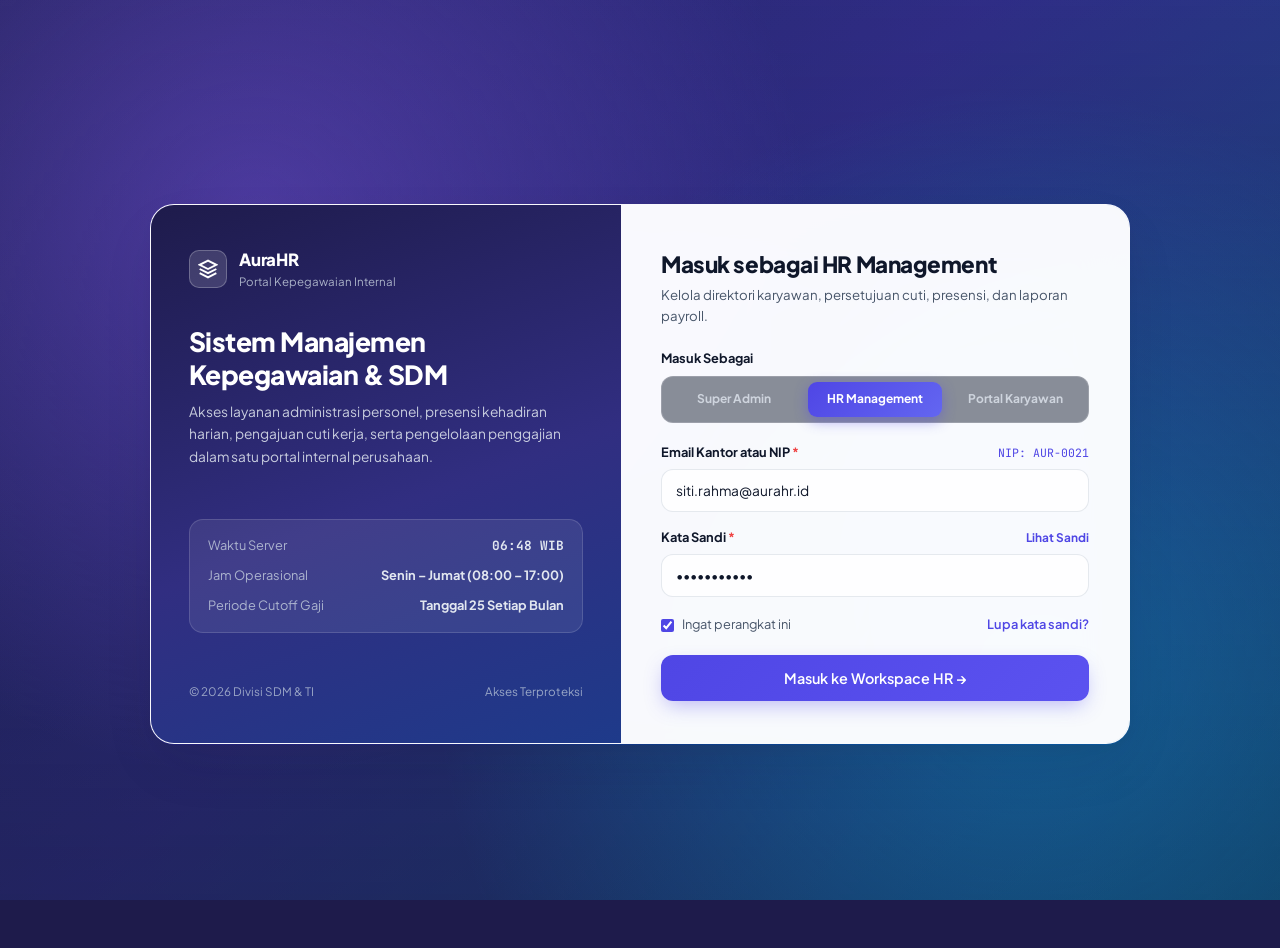
==== index.html @ 51c15c31 "feat: add 3-step 6-digit OTP password reset flow synced with MySQL" ====
<!DOCTYPE html>
<html lang="id">
<head>
  <meta charset="UTF-8" />
  <meta name="viewport" content="width=device-width, initial-scale=1.0" />
  <title>Login Portal SDM — AuraHR</title>
  <link rel="icon" type="image/svg+xml" href="data:image/svg+xml,%3Csvg xmlns='http://www.w3.org/2000/svg' viewBox='0 0 32 32'%3E%3Crect width='32' height='32' rx='8' fill='%234F46E5'/%3E%3Cpath d='M16 6L6 11l10 5 10-5-10-5zM6 21l10 5 10-5M6 16l10 5 10-5' stroke='white' stroke-width='2' fill='none'/%3E%3C/svg%3E" />
  <link rel="stylesheet" href="./assets/css/style.css" />
  <style>
    .auth-shell {
      min-height: 100vh;
      display: grid;
      place-items: center;
      padding: 28px 20px;
    }
    .auth-container {
      width: 100%;
      max-width: 980px;
      display: grid;
      grid-template-columns: 1fr 1.08fr;
      background: rgba(255, 255, 255, 0.78);
      backdrop-filter: blur(24px) saturate(180%);
      -webkit-backdrop-filter: blur(24px) saturate(180%);
      border: 1px solid rgba(255, 255, 255, 0.88);
      border-radius: 24px;
      box-shadow: 0 24px 60px -12px rgba(15, 23, 42, 0.12), 0 4px 16px rgba(15, 23, 42, 0.04);
      overflow: hidden;
    }
    .auth-aside {
      padding: 42px 38px;
      background: linear-gradient(160deg, #1E1B4B 0%, #312E81 55%, #1E3A8A 100%);
      color: #FFFFFF;
      display: flex;
      flex-direction: column;
      justify-content: space-between;
      gap: 28px;
      position: relative;
    }
    .auth-aside__brand {
      display: flex;
      align-items: center;
      gap: 12px;
    }
    .auth-aside__logo {
      width: 38px;
      height: 38px;
      border-radius: 10px;
      background: rgba(255, 255, 255, 0.14);
      border: 1px solid rgba(255, 255, 255, 0.24);
      display: grid;
      place-items: center;
    }
    .auth-aside__heading {
      font-size: 1.65rem;
      font-weight: 800;
      line-height: 1.25;
      letter-spacing: -0.02em;
      color: #FFFFFF;
    }
    .auth-aside__desc {
      margin-top: 10px;
      font-size: 0.86rem;
      line-height: 1.65;
      color: rgba(226, 232, 240, 0.86);
    }
    .auth-info-box {
      padding: 16px 18px;
      border-radius: 14px;
      background: rgba(255, 255, 255, 0.08);
      border: 1px solid rgba(255, 255, 255, 0.14);
      display: flex;
      flex-direction: column;
      gap: 10px;
      font-size: 0.8rem;
    }
    .auth-info-row {
      display: flex;
      justify-content: space-between;
      align-items: center;
      color: rgba(241, 245, 249, 0.92);
    }
    .auth-info-row span:first-child {
      color: rgba(203, 213, 225, 0.78);
    }
    .auth-main {
      padding: 42px 40px;
      background: rgba(255, 255, 255, 0.88);
      display: flex;
      flex-direction: column;
      justify-content: center;
    }
    @media (max-width: 820px) {
      .auth-container {
        grid-template-columns: 1fr;
      }
      .auth-aside {
        padding: 28px 24px;
      }
      .auth-main {
        padding: 30px 24px;
      }
    }
  </style>
</head>
<body data-base="." data-page="login">
  <main class="auth-shell">
    <div class="auth-container">
      <!-- PANEL KIRI: IDENTITAS PORTAL INTERNAL PERUSAHAAN -->
      <aside class="auth-aside" aria-label="Informasi Portal Internal">
        <div>
          <div class="auth-aside__brand">
            <div class="auth-aside__logo">
              <svg width="20" height="20" viewBox="0 0 24 24" fill="none" stroke="currentColor" stroke-width="2.3">
                <path d="M12 2L2 7l10 5 10-5-10-5z" />
                <path d="M2 17l10 5 10-5" />
                <path d="M2 12l10 5 10-5" />
              </svg>
            </div>
            <div>
              <div style="font-weight:800;font-size:1.05rem;letter-spacing:-0.01em;">AuraHR</div>
              <div style="font-size:0.72rem;color:rgba(203,213,225,0.8);">Portal Kepegawaian Internal</div>
            </div>
          </div>

          <div style="margin-top:34px;">
            <h1 class="auth-aside__heading">Sistem Manajemen Kepegawaian &amp; SDM</h1>
            <p class="auth-aside__desc">
              Akses layanan administrasi personel, presensi kehadiran harian, pengajuan cuti kerja, serta pengelolaan penggajian dalam satu portal internal perusahaan.
            </p>
          </div>
        </div>

        <div class="auth-info-box">
          <div class="auth-info-row">
            <span>Waktu Server</span>
            <strong class="mono" id="loginLiveClock">--:-- WIB</strong>
          </div>
          <div class="auth-info-row">
            <span>Jam Operasional</span>
            <strong>Senin – Jumat (08:00 – 17:00)</strong>
          </div>
          <div class="auth-info-row">
            <span>Periode Cutoff Gaji</span>
            <strong>Tanggal 25 Setiap Bulan</strong>
          </div>
        </div>

        <div style="font-size:0.73rem;color:rgba(203,213,225,0.7);display:flex;justify-content:space-between;align-items:center;">
          <span>&copy; 2026 Divisi SDM &amp; TI</span>
          <span>Akses Terproteksi</span>
        </div>
      </aside>

      <!-- PANEL KANAN: FORMULIR LOGIN -->
      <section class="auth-main" aria-label="Formulir Login">
        <div style="margin-bottom:22px;">
          <h2 id="loginTitle" style="font-size:1.4rem;font-weight:800;letter-spacing:-0.02em;color:var(--text-primary);">
            Masuk sebagai HR Management
          </h2>
          <p id="loginSubtitle" style="font-size:0.83rem;color:var(--text-secondary);margin-top:4px;">
            Kelola direktori karyawan, persetujuan cuti, presensi, dan laporan payroll.
          </p>
        </div>

        <!-- PEMILIH PERAN AKSES -->
        <div style="margin-bottom:20px;">
          <label class="form-label" style="display:block;margin-bottom:8px;">Masuk Sebagai</label>
          <div class="role-tabs" role="tablist">
            <button type="button" class="role-tab" data-role-tab="SUPER_ADMIN">Super Admin</button>
            <button type="button" class="role-tab is-active" data-role-tab="HR">HR Management</button>
            <button type="button" class="role-tab" data-role-tab="KARYAWAN">Portal Karyawan</button>
          </div>
        </div>

        <form id="loginForm" autocomplete="off" novalidate style="display:flex;flex-direction:column;gap:16px;">
          <div class="form-group" id="groupIdentity">
            <div style="display:flex;justify-content:space-between;align-items:center;">
              <label for="loginIdentifier" class="form-label">Email Kantor atau NIP <span class="req">*</span></label>
              <span class="mono" id="roleNipHint" style="font-size:0.72rem;color:var(--color-primary);">NIP: AUR-0021</span>
            </div>
            <input type="text" id="loginIdentifier" name="aurahr_user" class="form-control" autocomplete="off" placeholder="Masukkan email kantor atau NIP" required />
            <span class="form-error" id="errIdentity">Email atau NIP wajib diisi.</span>
          </div>

          <div class="form-group" id="groupPassword">
            <div style="display:flex;justify-content:space-between;align-items:center;">
              <label for="loginPassword" class="form-label">Kata Sandi <span class="req">*</span></label>
              <button type="button" id="togglePwdBtn" style="font-size:0.74rem;font-weight:700;color:var(--color-primary);">Lihat Sandi</button>
            </div>
            <input type="password" id="loginPassword" name="aurahr_pwd" class="form-control" autocomplete="new-password" placeholder="Masukkan kata sandi" required />
            <span class="form-error" id="errPassword">Kata sandi wajib diisi.</span>
          </div>

          <div id="loginAlertBox" style="display:none;padding:10px 14px;border-radius:10px;background:var(--status-danger-bg);color:#B91C1C;font-size:0.8rem;font-weight:600;"></div>

          <div style="display:flex;justify-content:space-between;align-items:center;font-size:0.8rem;margin-top:2px;">
            <label style="display:flex;align-items:center;gap:8px;cursor:pointer;color:var(--text-secondary);">
              <input type="checkbox" checked style="accent-color:var(--color-primary);" />
              <span>Ingat perangkat ini</span>
            </label>
            <button type="button" id="forgotPwdBtn" style="font-weight:600;color:var(--color-primary);">Lupa kata sandi?</button>
          </div>

          <button type="submit" id="loginSubmitBtn" class="btn btn--primary" style="width:100%;padding:12px 18px;font-size:0.9rem;margin-top:4px;">
            <span>Masuk ke Portal →</span>
          </button>
        </form>
      </section>
    </div>
  </main>

  <script src="./assets/js/store.js"></script>
  <script src="./assets/js/app.js"></script>
  <script>
    (function () {
      let selectedRole = 'HR';

      const roleMeta = {
        SUPER_ADMIN: {
          title: 'Masuk sebagai Super Admin',
          subtitle: 'Kelola akun pengguna, hak akses sistem, dan struktur departemen.',
          defaultEmail: 'arya.pratama@aurahr.id',
          hint: 'NIP: AUR-0001',
          btnText: 'Masuk ke Panel Super Admin →'
        },
        HR: {
          title: 'Masuk sebagai HR Management',
          subtitle: 'Kelola direktori karyawan, persetujuan cuti, presensi, dan laporan payroll.',
          defaultEmail: 'siti.rahma@aurahr.id',
          hint: 'NIP: AUR-0021',
          btnText: 'Masuk ke Workspace HR →'
        },
        KARYAWAN: {
          title: 'Masuk ke Portal Karyawan',
          subtitle: 'Layanan presensi harian, pengajuan cuti & izin, serta slip gaji digital.',
          defaultEmail: 'budi.santoso@aurahr.id',
          hint: 'NIP: AUR-0108',
          btnText: 'Masuk ke Portal Karyawan →'
        }
      };

      const idInput = document.getElementById('loginIdentifier');
      const pwdInput = document.getElementById('loginPassword');
      const alertBox = document.getElementById('loginAlertBox');
      const titleEl = document.getElementById('loginTitle');
      const subEl = document.getElementById('loginSubtitle');
      const hintEl = document.getElementById('roleNipHint');
      const submitBtn = document.getElementById('loginSubmitBtn');
      const tabs = document.querySelectorAll('[data-role-tab]');

      function updateClock() {
        const now = new Date();
        const hh = String(now.getHours()).padStart(2, '0');
        const mm = String(now.getMinutes()).padStart(2, '0');
        const el = document.getElementById('loginLiveClock');
        if (el) el.textContent = `${hh}:${mm} WIB`;
      }
      updateClock();
      setInterval(updateClock, 15000);

      function activateRoleTab(role) {
        selectedRole = role;
        const meta = roleMeta[role] || roleMeta.HR;
        tabs.forEach(t => t.classList.toggle('is-active', t.dataset.roleTab === role));

        titleEl.textContent = meta.title;
        subEl.textContent = meta.subtitle;
        hintEl.textContent = meta.hint;
        submitBtn.querySelector('span').textContent = meta.btnText;

        // Ambil akun aktif sesuai role dari database/store agar langsung berubah saat tab diklik
        const accounts = AuraStore.getAccounts();
        const acc = accounts.find(a => a.email.toLowerCase() === meta.defaultEmail) ||
                    accounts.find(a => a.role === role && a.active);
        if (acc) {
          idInput.value = acc.email;
          pwdInput.value = acc.password || 'password123';
        } else {
          idInput.value = meta.defaultEmail;
          pwdInput.value = 'password123';
        }

        document.getElementById('groupIdentity').classList.remove('has-error');
        document.getElementById('groupPassword').classList.remove('has-error');
        idInput.classList.remove('is-invalid');
        pwdInput.classList.remove('is-invalid');
        alertBox.style.display = 'none';
      }

      tabs.forEach(tab => {
        tab.addEventListener('click', () => activateRoleTab(tab.dataset.roleTab));
      });

      document.getElementById('togglePwdBtn').addEventListener('click', function () {
        const isPwd = pwdInput.type === 'password';
        pwdInput.type = isPwd ? 'text' : 'password';
        this.textContent = isPwd ? 'Sembunyikan' : 'Lihat Sandi';
      });

      document.getElementById('forgotPwdBtn').addEventListener('click', () => {
        let targetAcc = null;
        let generatedOtp = '';
        let otpTimer = null;

        function clearOtpTimer() {
          if (otpTimer) {
            clearInterval(otpTimer);
            otpTimer = null;
          }
        }

        // STEP 1: Input Email atau NIP
        function openStep1() {
          clearOtpTimer();
          AuraApp.openModal({
            title: 'Reset Kata Sandi (1/3) — Verifikasi Akun',
            bodyHtml: `
              <div style="display:flex;flex-direction:column;gap:12px;">
                <p style="font-size:0.83rem;color:var(--text-secondary);">
                  Masukkan <strong>Email Kantor</strong> atau <strong>NIP</strong> Anda untuk menerima kode verifikasi OTP 6 digit.
                </p>
                <div class="form-group">
                  <label class="form-label">Email Kantor atau NIP</label>
                  <input type="text" id="otpIdentityInput" class="form-control" value="${idInput.value.trim()}" placeholder="Contoh: siti.rahma@aurahr.id atau AUR-0021" />
                </div>
                <div id="otpStep1Err" style="display:none;padding:9px 12px;border-radius:9px;background:var(--status-danger-bg);color:#B91C1C;font-size:0.78rem;font-weight:600;"></div>
              </div>
            `,
            confirmText: 'Kirim Kode OTP →',
            onConfirm: () => {
              const q = document.getElementById('otpIdentityInput').value.trim().toLowerCase();
              const errEl = document.getElementById('otpStep1Err');
              if (!q) {
                errEl.textContent = 'Mohon masukkan Email atau NIP Anda.';
                errEl.style.display = 'block';
                return false;
              }
              const acc = AuraStore.getAccounts().find(a =>
                a.email.toLowerCase() === q || a.nip.toLowerCase() === q
              );
              if (!acc) {
                errEl.textContent = 'Akun dengan Email atau NIP tersebut tidak ditemukan.';
                errEl.style.display = 'block';
                return false;
              }
              targetAcc = acc;
              generatedOtp = String(Math.floor(100000 + Math.random() * 900000));
              setTimeout(openStep2, 80);
              return true;
            }
          });
        }

        // STEP 2: Input Kode OTP 6 Digit + Countdown Timer
        function openStep2() {
          clearOtpTimer();
          let secondsLeft = 60;

          AuraApp.showToast(`Kode OTP untuk ${targetAcc.email}: ${generatedOtp}`, 'success');

          AuraApp.openModal({
            title: 'Reset Kata Sandi (2/3) — Masukkan Kode OTP',
            bodyHtml: `
              <div style="display:flex;flex-direction:column;gap:14px;">
                <div style="padding:12px 14px;border-radius:12px;background:rgba(79,70,229,0.08);border:1px dashed rgba(79,70,229,0.35);display:flex;justify-content:space-between;align-items:center;">
                  <div>
                    <div style="font-size:0.72rem;font-weight:700;color:var(--color-primary);text-transform:uppercase;">Pesan OTP Masuk (${targetAcc.email})</div>
                    <div style="font-size:0.78rem;color:var(--text-secondary);">Gunakan kode 6 digit di samping untuk verifikasi:</div>
                  </div>
                  <span class="mono" id="otpPreviewCode" style="font-size:1.25rem;font-weight:800;letter-spacing:0.12em;color:var(--color-primary);background:#FFFFFF;padding:6px 12px;border-radius:8px;border:1px solid var(--border-subtle);">${generatedOtp}</span>
                </div>

                <div class="form-group">
                  <div style="display:flex;justify-content:space-between;align-items:center;">
                    <label class="form-label">Masukkan 6 Digit Kode OTP</label>
                    <span class="mono" id="otpCountdownText" style="font-size:0.75rem;color:var(--text-secondary);">Berlaku: 60d</span>
                  </div>
                  <input type="text" id="otpCodeInput" class="form-control mono" maxlength="6" placeholder="000000" style="font-size:1.25rem;font-weight:700;letter-spacing:0.25em;text-align:center;" />
                </div>

                <div style="display:flex;justify-content:space-between;align-items:center;font-size:0.78rem;">
                  <span style="color:var(--text-secondary);">Belum menerima kode?</span>
                  <button type="button" id="resendOtpBtn" style="font-weight:700;color:var(--color-primary);">Kirim Ulang OTP Baru</button>
                </div>

                <div id="otpStep2Err" style="display:none;padding:9px 12px;border-radius:9px;background:var(--status-danger-bg);color:#B91C1C;font-size:0.78rem;font-weight:600;"></div>
              </div>
            `,
            confirmText: 'Verifikasi OTP →',
            onConfirm: () => {
              const entered = document.getElementById('otpCodeInput').value.trim();
              const errEl = document.getElementById('otpStep2Err');
              if (secondsLeft <= 0) {
                errEl.textContent = 'Kode OTP sudah kedaluwarsa. Silakan klik Kirim Ulang OTP Baru.';
                errEl.style.display = 'block';
                return false;
              }
              if (entered !== generatedOtp) {
                errEl.textContent = 'Kode OTP yang Anda masukkan tidak sesuai.';
                errEl.style.display = 'block';
                return false;
              }
              clearOtpTimer();
              setTimeout(openStep3, 80);
              return true;
            }
          });

          otpTimer = setInterval(() => {
            secondsLeft--;
            const cdEl = document.getElementById('otpCountdownText');
            if (!cdEl) {
              clearOtpTimer();
              return;
            }
            if (secondsLeft > 0) {
              cdEl.textContent = `Berlaku: ${secondsLeft}d`;
            } else {
              cdEl.textContent = 'Kedaluwarsa';
              cdEl.style.color = 'var(--status-danger)';
              clearOtpTimer();
            }
          }, 1000);

          const resendBtn = document.getElementById('resendOtpBtn');
          if (resendBtn) {
            resendBtn.addEventListener('click', () => {
              generatedOtp = String(Math.floor(100000 + Math.random() * 900000));
              secondsLeft = 60;
              const prevEl = document.getElementById('otpPreviewCode');
              const cdEl = document.getElementById('otpCountdownText');
              const errEl = document.getElementById('otpStep2Err');
              if (prevEl) prevEl.textContent = generatedOtp;
              if (cdEl) {
                cdEl.textContent = 'Berlaku: 60d';
                cdEl.style.color = 'var(--text-secondary)';
              }
              if (errEl) errEl.style.display = 'none';
              AuraApp.showToast(`OTP baru dikirim: ${generatedOtp}`, 'success');
            });
          }
        }

        // STEP 3: Buat Kata Sandi Baru & Simpan ke Database MySQL
        function openStep3() {
          AuraApp.openModal({
            title: `Reset Kata Sandi (3/3) — ${targetAcc.name}`,
            bodyHtml: `
              <div style="display:flex;flex-direction:column;gap:12px;">
                <div class="form-group">
                  <label class="form-label">Kata Sandi Baru</label>
                  <input type="password" id="otpNewPwd" class="form-control" placeholder="Minimal 4 karakter" />
                </div>
                <div class="form-group">
                  <label class="form-label">Konfirmasi Kata Sandi Baru</label>
                  <input type="password" id="otpConfirmPwd" class="form-control" placeholder="Ulangi kata sandi baru" />
                </div>
                <div id="otpStep3Err" style="display:none;padding:9px 12px;border-radius:9px;background:var(--status-danger-bg);color:#B91C1C;font-size:0.78rem;font-weight:600;"></div>
              </div>
            `,
            confirmText: 'Simpan Kata Sandi Baru',
            onConfirm: () => {
              const p1 = document.getElementById('otpNewPwd').value.trim();
              const p2 = document.getElementById('otpConfirmPwd').value.trim();
              const errEl = document.getElementById('otpStep3Err');
              if (p1.length < 4) {
                errEl.textContent = 'Kata sandi baru minimal 4 karakter.';
                errEl.style.display = 'block';
                return false;
              }
              if (p1 !== p2) {
                errEl.textContent = 'Konfirmasi kata sandi tidak cocok.';
                errEl.style.display = 'block';
                return false;
              }
              AuraStore.resetAccountPassword(targetAcc.id, p1);
              activateRoleTab(targetAcc.role);
              idInput.value = targetAcc.email;
              pwdInput.value = p1;
              AuraApp.showToast(`Kata sandi ${targetAcc.name} berhasil diperbarui!`, 'success');
              return true;
            }
          });
        }

        openStep1();
      });

      function redirectByRole(role) {
        if (role === 'KARYAWAN') {
          window.location.href = './pages/portal-karyawan.html';
        } else {
          window.location.href = './pages/dashboard.html';
        }
      }

      document.getElementById('loginForm').addEventListener('submit', (e) => {
        e.preventDefault();
        alertBox.style.display = 'none';
        let valid = true;

        const idVal = idInput.value.trim();
        const pwdVal = pwdInput.value.trim();

        const grpId = document.getElementById('groupIdentity');
        const grpPwd = document.getElementById('groupPassword');

        if (!idVal) {
          grpId.classList.add('has-error');
          idInput.classList.add('is-invalid');
          valid = false;
        } else {
          grpId.classList.remove('has-error');
          idInput.classList.remove('is-invalid');
        }

        if (!pwdVal) {
          grpPwd.classList.add('has-error');
          pwdInput.classList.add('is-invalid');
          valid = false;
        } else {
          grpPwd.classList.remove('has-error');
          pwdInput.classList.remove('is-invalid');
        }

        if (!valid) return;

        const res = AuraStore.login(idVal, pwdVal);
        if (!res.ok) {
          alertBox.textContent = res.message;
          alertBox.style.display = 'block';
          return;
        }

        if (res.session.role !== selectedRole) {
          const roleNames = { SUPER_ADMIN: 'Super Admin', HR: 'HR Management', KARYAWAN: 'Portal Karyawan' };
          alertBox.textContent = `Akun ${res.session.name} terdaftar sebagai ${roleNames[res.session.role]}. Silakan pilih tab "${roleNames[res.session.role]}" di atas.`;
          alertBox.style.display = 'block';
          return;
        }

        AuraApp.showToast('Selamat datang, ' + res.session.name + '!', 'success');
        setTimeout(() => redirectByRole(res.session.role), 280);
      });

      document.addEventListener('DOMContentLoaded', () => {
        // Set nilai awal setelah browser autofill selesai agar tidak tertimpa "petugas1"
        activateRoleTab('HR');
        setTimeout(() => activateRoleTab(selectedRole), 80);
      });
    })();
  </script>
</body>
</html>
---- assets/css/style.css ----
/* ==========================================================================
   AuraHR — Modern Enterprise Light Glassmorphism Design System
   Mata Kuliah: Pemrograman Web 2 (Client-Side Programming)
   Single Source of Truth synced with Figma Design System (ngTkoDdRVBud5g1gNqT7WU)
   ========================================================================== */

@import url('https://fonts.googleapis.com/css2?family=JetBrains+Mono:wght@400;500;600;700&family=Plus+Jakarta+Sans:wght@400;500;600;700;800&display=swap');

:root {
  /* Brand & Role Colors */
  --color-primary: #4F46E5;
  --color-primary-hover: #4338CA;
  --color-primary-soft: rgba(79, 70, 229, 0.12);
  --color-accent: #0EA5E9;
  --color-accent-soft: rgba(14, 165, 233, 0.12);
  --color-violet: #8B5CF6;
  --color-violet-bg: rgba(139, 92, 246, 0.13);

  /* Canvas & Frosted Glass Surfaces */
  --bg-canvas: #EEF2FF;
  --glass-bg: rgba(255, 255, 255, 0.72);
  --glass-bg-elevated: rgba(255, 255, 255, 0.88);
  --glass-bg-subtle: rgba(255, 255, 255, 0.52);
  --surface-white: #FFFFFF;
  --glass-border: rgba(255, 255, 255, 0.78);
  --border-subtle: rgba(148, 163, 184, 0.24);
  --border-strong: rgba(148, 163, 184, 0.42);

  /* High-Contrast Typography Colors (WCAG AAA) */
  --text-primary: #0F172A;
  --text-secondary: #475569;
  --text-muted: #94A3B8;
  --text-inverse: #FFFFFF;

  /* Semantic Status Colors */
  --status-success: #10B981;
  --status-success-bg: rgba(16, 185, 129, 0.13);
  --status-warning: #F59E0B;
  --status-warning-bg: rgba(245, 158, 11, 0.15);
  --status-danger: #EF4444;
  --status-danger-bg: rgba(239, 68, 68, 0.13);
  --status-info: #0EA5E9;
  --status-info-bg: rgba(14, 165, 233, 0.13);

  /* Typography Families */
  --font-sans: 'Plus Jakarta Sans', -apple-system, BlinkMacSystemFont, 'Segoe UI', sans-serif;
  --font-mono: 'JetBrains Mono', ui-monospace, SFMono-Regular, Consolas, monospace;

  /* Spacing Scale */
  --space-xs: 4px;
  --space-sm: 8px;
  --space-md: 12px;
  --space-lg: 16px;
  --space-xl: 24px;
  --space-2xl: 32px;

  /* Border Radius Tokens */
  --radius-sm: 10px;
  --radius-md: 12px;
  --radius-lg: 18px;
  --radius-xl: 24px;
  --radius-full: 9999px;

  /* Glassmorphism Blur & Shadows */
  --glass-blur: blur(18px) saturate(180%);
  --glass-blur-heavy: blur(26px) saturate(190%);
  --shadow-glass: 0 10px 32px -4px rgba(31, 38, 135, 0.07), 0 2px 6px rgba(15, 23, 42, 0.03);
  --shadow-elevated: 0 20px 48px -8px rgba(15, 23, 42, 0.12), 0 4px 12px rgba(15, 23, 42, 0.05);
  --shadow-cta: 0 8px 20px -4px rgba(79, 70, 229, 0.36);

  /* Layout Dimensions */
  --sidebar-width: 268px;
  --sidebar-collapsed-width: 82px;
  --topbar-height: 74px;
  --transition-fast: 0.18s cubic-bezier(0.4, 0, 0.2, 1);
  --transition-smooth: 0.28s cubic-bezier(0.4, 0, 0.2, 1);
}

/* Reset & Base */
*, *::before, *::after {
  box-sizing: border-box;
  margin: 0;
  padding: 0;
}

html {
  font-size: 16px;
  scroll-behavior: smooth;
  -webkit-font-smoothing: antialiased;
}

body {
  font-family: var(--font-sans);
  font-size: 0.875rem;
  line-height: 1.55;
  color: var(--text-primary);
  background-color: var(--bg-canvas);
  background-image:
    radial-gradient(at 12% 10%, rgba(79, 70, 229, 0.14) 0px, transparent 48%),
    radial-gradient(at 88% 14%, rgba(14, 165, 233, 0.15) 0px, transparent 46%),
    radial-gradient(at 82% 86%, rgba(139, 92, 246, 0.12) 0px, transparent 50%),
    radial-gradient(at 18% 88%, rgba(16, 185, 129, 0.10) 0px, transparent 45%),
    linear-gradient(135deg, #EEF2FF 0%, #F0F9FF 52%, #F0FDFA 100%);
  background-attachment: fixed;
  min-height: 100vh;
  overflow-x: hidden;
}

a {
  color: inherit;
  text-decoration: none;
}

button, input, select, textarea {
  font: inherit;
  color: inherit;
}

button {
  cursor: pointer;
  border: none;
  background: none;
}

ul, ol {
  list-style: none;
}

.mono {
  font-family: var(--font-mono);
  font-variant-numeric: tabular-nums;
}

/* ==========================================================================
   1. MASTER ADMIN SHELL LAYOUT (Sidebar + Topbar + Main + Footer)
   ========================================================================== */

.app-shell {
  display: flex;
  min-height: 100vh;
  position: relative;
}

/* Sidebar Navigation */
.sidebar {
  width: var(--sidebar-width);
  position: fixed;
  top: 0;
  left: 0;
  bottom: 0;
  z-index: 40;
  display: flex;
  flex-direction: column;
  background: var(--glass-bg-elevated);
  backdrop-filter: var(--glass-blur-heavy);
  -webkit-backdrop-filter: var(--glass-blur-heavy);
  border-right: 1px solid var(--glass-border);
  box-shadow: 4px 0 28px rgba(15, 23, 42, 0.04);
  padding: 22px 16px;
  transition: width var(--transition-smooth), transform var(--transition-smooth);
}

.sidebar__brand {
  display: flex;
  align-items: center;
  gap: 12px;
  padding: 4px 10px 20px;
  border-bottom: 1px solid var(--border-subtle);
  margin-bottom: 18px;
}

.sidebar__logo {
  width: 40px;
  height: 40px;
  border-radius: 12px;
  background: linear-gradient(135deg, var(--color-primary) 0%, var(--color-accent) 100%);
  color: var(--text-inverse);
  display: grid;
  place-items: center;
  flex-shrink: 0;
  box-shadow: var(--shadow-cta);
}

.sidebar__brand-text {
  display: flex;
  flex-direction: column;
  overflow: hidden;
  white-space: nowrap;
}

.sidebar__brand-title {
  font-size: 1.05rem;
  font-weight: 800;
  letter-spacing: -0.02em;
  color: var(--text-primary);
}

.sidebar__brand-sub {
  font-size: 0.7rem;
  font-weight: 600;
  text-transform: uppercase;
  letter-spacing: 0.06em;
  color: var(--color-primary);
}

.sidebar__nav {
  flex: 1;
  overflow-y: auto;
  display: flex;
  flex-direction: column;
  gap: 18px;
}

.sidebar__group-label {
  font-size: 0.68rem;
  font-weight: 700;
  text-transform: uppercase;
  letter-spacing: 0.08em;
  color: var(--text-muted);
  padding: 0 12px;
  margin-bottom: 6px;
}

.sidebar__menu {
  display: flex;
  flex-direction: column;
  gap: 4px;
}

.sidebar__link {
  display: flex;
  align-items: center;
  gap: 12px;
  padding: 11px 14px;
  border-radius: var(--radius-md);
  font-size: 0.875rem;
  font-weight: 600;
  color: var(--text-secondary);
  transition: all var(--transition-fast);
  position: relative;
  white-space: nowrap;
}

.sidebar__link svg {
  width: 19px;
  height: 19px;
  flex-shrink: 0;
  opacity: 0.85;
}

.sidebar__link:hover {
  background: rgba(79, 70, 229, 0.07);
  color: var(--color-primary);
}

.sidebar__link.is-active {
  background: linear-gradient(135deg, var(--color-primary) 0%, #5B52F0 100%);
  color: var(--text-inverse);
  box-shadow: var(--shadow-cta);
}

.sidebar__link.is-active svg {
  opacity: 1;
}

.sidebar__badge {
  margin-left: auto;
  font-size: 0.7rem;
  font-weight: 700;
  padding: 2px 8px;
  border-radius: var(--radius-full);
  background: var(--status-warning-bg);
  color: #B45309;
}

.sidebar__link.is-active .sidebar__badge {
  background: rgba(255, 255, 255, 0.22);
  color: #FFFFFF;
}

.sidebar__footer {
  margin-top: 16px;
  padding-top: 16px;
  border-top: 1px solid var(--border-subtle);
  display: flex;
  flex-direction: column;
  gap: 10px;
}

.cutoff-widget {
  display: block;
  background: linear-gradient(135deg, rgba(79, 70, 229, 0.09), rgba(14, 165, 233, 0.09));
  border: 1px solid rgba(79, 70, 229, 0.16);
  border-radius: var(--radius-md);
  padding: 12px 14px;
}

.cutoff-widget__label {
  font-size: 0.7rem;
  font-weight: 700;
  text-transform: uppercase;
  letter-spacing: 0.05em;
  color: var(--color-primary);
}

.cutoff-widget__date {
  font-size: 0.85rem;
  font-weight: 700;
  color: var(--text-primary);
  margin-top: 2px;
}

.cutoff-widget__bar {
  margin-top: 8px;
  height: 6px;
  background: rgba(255, 255, 255, 0.8);
  border-radius: var(--radius-full);
  overflow: hidden;
}

.cutoff-widget__fill {
  height: 100%;
  width: 82%;
  background: linear-gradient(90deg, var(--color-primary), var(--color-accent));
  border-radius: var(--radius-full);
}

/* Collapsed Desktop Sidebar */
body.sidebar-collapsed .sidebar {
  width: var(--sidebar-collapsed-width);
}
body.sidebar-collapsed .sidebar__brand {
  justify-content: center;
  padding: 4px 0 20px;
}
body.sidebar-collapsed .sidebar__brand-text,
body.sidebar-collapsed .sidebar__group-label,
body.sidebar-collapsed .sidebar__link span,
body.sidebar-collapsed .sidebar__badge,
body.sidebar-collapsed .cutoff-widget,
body.sidebar-collapsed .sidebar__footer [data-action="logout"] span {
  display: none !important;
}
body.sidebar-collapsed .sidebar__footer [data-action="logout"] {
  justify-content: center !important;
  padding: 10px;
}
body.sidebar-collapsed .sidebar__link {
  justify-content: center;
  padding: 12px;
}
body.sidebar-collapsed .app-main {
  margin-left: var(--sidebar-collapsed-width);
}

/* Mobile Backdrop */
.sidebar-backdrop {
  position: fixed;
  inset: 0;
  background: rgba(15, 23, 42, 0.35);
  backdrop-filter: blur(4px);
  z-index: 35;
  opacity: 0;
  pointer-events: none;
  transition: opacity var(--transition-smooth);
}
.sidebar-backdrop.is-visible {
  opacity: 1;
  pointer-events: auto;
}

/* Main Workspace Wrapper */
.app-main {
  flex: 1;
  margin-left: var(--sidebar-width);
  display: flex;
  flex-direction: column;
  min-width: 0;
  transition: margin-left var(--transition-smooth);
}

/* Sticky Frosted Topbar */
.topbar {
  height: var(--topbar-height);
  position: sticky;
  top: 0;
  z-index: 30;
  display: flex;
  align-items: center;
  justify-content: space-between;
  gap: 16px;
  padding: 0 28px;
  background: var(--glass-bg-elevated);
  backdrop-filter: var(--glass-blur-heavy);
  -webkit-backdrop-filter: var(--glass-blur-heavy);
  border-bottom: 1px solid var(--glass-border);
  box-shadow: 0 4px 20px rgba(15, 23, 42, 0.03);
}

.topbar__left {
  display: flex;
  align-items: center;
  gap: 14px;
  min-width: 0;
}

.topbar__toggle {
  width: 38px;
  height: 38px;
  border-radius: var(--radius-sm);
  border: 1px solid var(--border-subtle);
  background: var(--surface-white);
  display: grid;
  place-items: center;
  color: var(--text-secondary);
  transition: all var(--transition-fast);
  flex-shrink: 0;
}
.topbar__toggle:hover {
  border-color: var(--color-primary);
  color: var(--color-primary);
}

.breadcrumb {
  display: flex;
  align-items: center;
  gap: 8px;
  font-size: 0.82rem;
  color: var(--text-secondary);
  white-space: nowrap;
  overflow: hidden;
  text-overflow: ellipsis;
}
.breadcrumb__current {
  font-weight: 700;
  color: var(--text-primary);
}

.topbar__center {
  flex: 1;
  max-width: 390px;
  position: relative;
}

.global-search {
  position: relative;
  display: flex;
  align-items: center;
}

.global-search__icon {
  position: absolute;
  left: 13px;
  width: 16px;
  height: 16px;
  color: var(--text-muted);
  pointer-events: none;
}

.global-search__input {
  width: 100%;
  padding: 9px 56px 9px 38px;
  border-radius: var(--radius-full);
  border: 1px solid var(--border-subtle);
  background: rgba(255, 255, 255, 0.82);
  font-size: 0.82rem;
  transition: all var(--transition-fast);
}
.global-search__input:focus {
  outline: none;
  background: var(--surface-white);
  border-color: var(--color-primary);
  box-shadow: 0 0 0 3px var(--color-primary-soft);
}

.global-search__kbd {
  position: absolute;
  right: 10px;
  font-family: var(--font-mono);
  font-size: 0.68rem;
  padding: 2px 7px;
  border-radius: 6px;
  background: #F1F5F9;
  color: var(--text-secondary);
  border: 1px solid var(--border-subtle);
}

.search-results-dropdown {
  position: absolute;
  top: calc(100% + 8px);
  left: 0;
  right: 0;
  background: var(--surface-white);
  border: 1px solid var(--border-subtle);
  border-radius: var(--radius-lg);
  box-shadow: var(--shadow-elevated);
  padding: 8px;
  display: none;
  max-height: 320px;
  overflow-y: auto;
  z-index: 60;
}
.search-results-dropdown.is-open {
  display: block;
}
.search-result-item {
  display: flex;
  align-items: center;
  justify-content: space-between;
  padding: 9px 12px;
  border-radius: var(--radius-sm);
  transition: background var(--transition-fast);
}
.search-result-item:hover {
  background: #F8FAFC;
}

.topbar__right {
  display: flex;
  align-items: center;
  gap: 12px;
}

.notif-btn {
  position: relative;
  width: 38px;
  height: 38px;
  border-radius: var(--radius-full);
  border: 1px solid var(--border-subtle);
  background: var(--surface-white);
  display: grid;
  place-items: center;
  color: var(--text-secondary);
}
.notif-btn__dot {
  position: absolute;
  top: -2px;
  right: -2px;
  min-width: 18px;
  height: 18px;
  padding: 0 5px;
  border-radius: var(--radius-full);
  background: var(--status-danger);
  color: #FFFFFF;
  font-size: 0.65rem;
  font-weight: 700;
  display: grid;
  place-items: center;
  border: 2px solid #FFFFFF;
}

.user-pill {
  display: flex;
  align-items: center;
  gap: 10px;
  padding: 5px 12px 5px 6px;
  border-radius: var(--radius-full);
  background: rgba(255, 255, 255, 0.85);
  border: 1px solid var(--border-subtle);
}

.avatar {
  width: 34px;
  height: 34px;
  border-radius: var(--radius-full);
  background: linear-gradient(135deg, var(--color-primary), var(--color-accent));
  color: #FFFFFF;
  font-weight: 700;
  font-size: 0.78rem;
  display: grid;
  place-items: center;
  flex-shrink: 0;
}

.user-pill__info {
  display: flex;
  flex-direction: column;
  line-height: 1.2;
}
.user-pill__name {
  font-size: 0.8rem;
  font-weight: 700;
  color: var(--text-primary);
}
.user-pill__role {
  font-size: 0.68rem;
  font-weight: 600;
  color: var(--text-secondary);
}

/* Main Content Padding */
.content-area {
  flex: 1;
  padding: 28px;
  max-width: 1440px;
  width: 100%;
  margin: 0 auto;
  display: flex;
  flex-direction: column;
  gap: 24px;
}

/* Footer */
.app-footer {
  padding: 18px 28px;
  border-top: 1px solid var(--border-subtle);
  background: rgba(255, 255, 255, 0.45);
  backdrop-filter: blur(8px);
  display: flex;
  align-items: center;
  justify-content: space-between;
  flex-wrap: wrap;
  gap: 12px;
  font-size: 0.78rem;
  color: var(--text-secondary);
}

/* ==========================================================================
   2. POLYMORPHIC REUSABLE GLASS COMPONENTS
   ========================================================================== */

/* Page Header */
.page-header {
  display: flex;
  align-items: flex-start;
  justify-content: space-between;
  gap: 16px;
  flex-wrap: wrap;
}
.page-header__eyebrow {
  font-size: 0.72rem;
  font-weight: 700;
  text-transform: uppercase;
  letter-spacing: 0.08em;
  color: var(--color-primary);
  margin-bottom: 4px;
}
.page-header__title {
  font-size: 1.55rem;
  font-weight: 800;
  letter-spacing: -0.02em;
  color: var(--text-primary);
}
.page-header__subtitle {
  font-size: 0.875rem;
  color: var(--text-secondary);
  margin-top: 4px;
}
.page-header__actions {
  display: flex;
  align-items: center;
  gap: 10px;
  flex-wrap: wrap;
}

/* Glass Card Variants */
.glass-card {
  background: var(--glass-bg);
  backdrop-filter: var(--glass-blur);
  -webkit-backdrop-filter: var(--glass-blur);
  border: 1px solid var(--glass-border);
  border-radius: var(--radius-lg);
  box-shadow: var(--shadow-glass);
  padding: 22px 24px;
  transition: transform var(--transition-fast), box-shadow var(--transition-fast);
}

.glass-card--elevated {
  background: var(--glass-bg-elevated);
  backdrop-filter: var(--glass-blur-heavy);
  box-shadow: var(--shadow-elevated);
}

.glass-card--interactive:hover {
  transform: translateY(-3px);
  box-shadow: var(--shadow-elevated);
}

/* KPI Grid & Stat Cards */
.kpi-grid {
  display: grid;
  grid-template-columns: repeat(4, minmax(0, 1fr));
  gap: 18px;
}
.kpi-grid--3 {
  grid-template-columns: repeat(3, minmax(0, 1fr));
}

.stat-card {
  display: flex;
  flex-direction: column;
  gap: 10px;
  position: relative;
  overflow: hidden;
}
.stat-card__top {
  display: flex;
  align-items: center;
  justify-content: space-between;
  gap: 10px;
}
.stat-card__label {
  font-size: 0.82rem;
  font-weight: 600;
  color: var(--text-secondary);
}
.stat-card__icon {
  width: 38px;
  height: 38px;
  border-radius: 11px;
  display: grid;
  place-items: center;
  flex-shrink: 0;
}
.stat-card__icon--indigo { background: var(--color-primary-soft); color: var(--color-primary); }
.stat-card__icon--emerald { background: var(--status-success-bg); color: var(--status-success); }
.stat-card__icon--amber { background: var(--status-warning-bg); color: #D97706; }
.stat-card__icon--sky { background: var(--color-accent-soft); color: var(--color-accent); }
.stat-card__icon--violet { background: var(--color-violet-bg); color: var(--color-violet); }

.stat-card__value {
  font-size: 1.75rem;
  font-weight: 800;
  letter-spacing: -0.025em;
  line-height: 1.15;
  color: var(--text-primary);
}
.stat-card__meta {
  display: flex;
  align-items: center;
  gap: 8px;
  font-size: 0.76rem;
  font-weight: 600;
}

/* Buttons */
.btn {
  display: inline-flex;
  align-items: center;
  justify-content: center;
  gap: 8px;
  padding: 10px 18px;
  border-radius: var(--radius-md);
  font-size: 0.84rem;
  font-weight: 600;
  transition: all var(--transition-fast);
  white-space: nowrap;
}
.btn svg {
  width: 17px;
  height: 17px;
  flex-shrink: 0;
}

.btn--primary {
  background: linear-gradient(135deg, var(--color-primary) 0%, #5B52F0 100%);
  color: var(--text-inverse);
  box-shadow: var(--shadow-cta);
}
.btn--primary:hover {
  background: var(--color-primary-hover);
  transform: translateY(-1px);
}

.btn--glass {
  background: var(--glass-bg-elevated);
  border: 1px solid var(--border-subtle);
  color: var(--text-primary);
}
.btn--glass:hover {
  border-color: var(--color-primary);
  color: var(--color-primary);
  background: var(--surface-white);
}

.btn--success {
  background: var(--status-success);
  color: #FFFFFF;
}
.btn--success:hover {
  background: #059669;
}

.btn--danger {
  background: var(--status-danger);
  color: #FFFFFF;
}
.btn--danger:hover {
  background: #DC2626;
}

.btn--sm {
  padding: 6px 12px;
  font-size: 0.76rem;
  border-radius: 9px;
}

.btn--icon {
  width: 34px;
  height: 34px;
  padding: 0;
  border-radius: 9px;
  border: 1px solid var(--border-subtle);
  background: var(--surface-white);
  color: var(--text-secondary);
}
.btn--icon:hover {
  border-color: var(--color-primary);
  color: var(--color-primary);
}
.btn--icon.btn--icon-danger:hover {
  border-color: var(--status-danger);
  color: var(--status-danger);
  background: var(--status-danger-bg);
}

/* Status & Role Badges */
.badge {
  display: inline-flex;
  align-items: center;
  gap: 6px;
  padding: 4px 11px;
  border-radius: var(--radius-full);
  font-size: 0.73rem;
  font-weight: 700;
  white-space: nowrap;
}
.badge::before {
  content: '';
  width: 6px;
  height: 6px;
  border-radius: 50%;
  background: currentColor;
}
.badge--active { background: var(--status-success-bg); color: #047857; }
.badge--warning { background: var(--status-warning-bg); color: #B45309; }
.badge--danger { background: var(--status-danger-bg); color: #B91C1C; }
.badge--info { background: var(--status-info-bg); color: #0369A1; }
.badge--role-admin { background: var(--color-violet-bg); color: #6D28D9; }
.badge--role-hr { background: var(--color-primary-soft); color: var(--color-primary); }
.badge--role-ess { background: var(--status-success-bg); color: #047857; }

/* Filter Bar */
.filter-bar {
  display: flex;
  align-items: center;
  gap: 12px;
  flex-wrap: wrap;
  padding: 16px 20px;
}
.filter-bar__search {
  flex: 1;
  min-width: 220px;
  position: relative;
}
.filter-bar__search svg {
  position: absolute;
  left: 13px;
  top: 50%;
  transform: translateY(-50%);
  width: 16px;
  height: 16px;
  color: var(--text-muted);
}
.filter-bar__search input {
  padding-left: 38px;
}

/* Form Controls & Validation States */
.form-grid {
  display: grid;
  grid-template-columns: repeat(2, minmax(0, 1fr));
  gap: 18px 22px;
}
.form-group {
  display: flex;
  flex-direction: column;
  gap: 6px;
}
.form-group--full {
  grid-column: 1 / -1;
}
.form-label {
  font-size: 0.8rem;
  font-weight: 700;
  color: var(--text-primary);
}
.form-label .req {
  color: var(--status-danger);
}
.form-control {
  width: 100%;
  padding: 10px 14px;
  border-radius: var(--radius-md);
  border: 1.5px solid var(--border-subtle);
  background: rgba(255, 255, 255, 0.86);
  font-size: 0.86rem;
  color: var(--text-primary);
  transition: all var(--transition-fast);
}
.form-control:focus {
  outline: none;
  background: var(--surface-white);
  border-color: var(--color-primary);
  box-shadow: 0 0 0 3px var(--color-primary-soft);
}
.form-control.is-invalid {
  border-color: var(--status-danger);
  background: rgba(254, 242, 242, 0.75);
}
.form-control.is-valid {
  border-color: var(--status-success);
}
.form-hint {
  font-size: 0.74rem;
  color: var(--text-secondary);
}
.form-error {
  font-size: 0.74rem;
  font-weight: 600;
  color: var(--status-danger);
  display: none;
}
.form-group.has-error .form-error {
  display: block;
}
.form-group.has-error .form-hint {
  display: none;
}

/* Radio Pills & Toggle Switch */
.radio-pill-group {
  display: flex;
  gap: 10px;
  flex-wrap: wrap;
}
.radio-pill {
  display: inline-flex;
  align-items: center;
  gap: 8px;
  padding: 9px 15px;
  border-radius: var(--radius-md);
  border: 1.5px solid var(--border-subtle);
  background: rgba(255, 255, 255, 0.82);
  font-size: 0.82rem;
  font-weight: 600;
  cursor: pointer;
  transition: all var(--transition-fast);
}
.radio-pill input {
  accent-color: var(--color-primary);
}
.radio-pill:has(input:checked) {
  border-color: var(--color-primary);
  background: var(--color-primary-soft);
  color: var(--color-primary);
}

.switch-toggle {
  position: relative;
  display: inline-flex;
  align-items: center;
  gap: 10px;
  cursor: pointer;
}
.switch-toggle input {
  position: absolute;
  opacity: 0;
  width: 0;
  height: 0;
}
.switch-toggle__track {
  width: 42px;
  height: 24px;
  border-radius: var(--radius-full);
  background: #CBD5E1;
  position: relative;
  transition: background var(--transition-fast);
}
.switch-toggle__track::after {
  content: '';
  position: absolute;
  top: 3px;
  left: 3px;
  width: 18px;
  height: 18px;
  border-radius: 50%;
  background: #FFFFFF;
  box-shadow: 0 1px 3px rgba(0, 0, 0, 0.2);
  transition: transform var(--transition-fast);
}
.switch-toggle input:checked + .switch-toggle__track {
  background: var(--status-success);
}
.switch-toggle input:checked + .switch-toggle__track::after {
  transform: translateX(18px);
}

/* High-Legibility Glass Data Table */
.table-wrapper {
  width: 100%;
  overflow-x: auto;
  border-radius: var(--radius-md);
  background: rgba(255, 255, 255, 0.65);
  border: 1px solid var(--border-subtle);
}

.data-table {
  width: 100%;
  border-collapse: collapse;
  text-align: left;
}
.data-table th {
  padding: 13px 16px;
  font-size: 0.72rem;
  font-weight: 700;
  text-transform: uppercase;
  letter-spacing: 0.06em;
  color: var(--text-secondary);
  background: rgba(241, 245, 249, 0.85);
  border-bottom: 1px solid var(--border-subtle);
  white-space: nowrap;
}
.data-table td {
  padding: 14px 16px;
  border-bottom: 1px solid rgba(226, 232, 240, 0.7);
  vertical-align: middle;
  font-size: 0.85rem;
}
.data-table tbody tr {
  transition: background var(--transition-fast);
}
.data-table tbody tr:hover {
  background: rgba(255, 255, 255, 0.92);
}
.data-table tfoot td {
  padding: 15px 16px;
  font-weight: 800;
  background: rgba(79, 70, 229, 0.06);
  border-top: 2px solid rgba(79, 70, 229, 0.22);
}

.emp-cell {
  display: flex;
  align-items: center;
  gap: 11px;
}
.emp-cell__name {
  font-weight: 700;
  color: var(--text-primary);
}
.emp-cell__email {
  font-size: 0.75rem;
  color: var(--text-secondary);
}

.table-footer {
  display: flex;
  align-items: center;
  justify-content: space-between;
  padding-top: 16px;
  flex-wrap: wrap;
  gap: 12px;
  font-size: 0.8rem;
  color: var(--text-secondary);
}

.pagination {
  display: flex;
  align-items: center;
  gap: 6px;
}
.page-btn {
  min-width: 34px;
  height: 34px;
  padding: 0 10px;
  border-radius: 9px;
  border: 1px solid var(--border-subtle);
  background: var(--surface-white);
  font-size: 0.8rem;
  font-weight: 600;
  color: var(--text-secondary);
}
.page-btn.is-active {
  background: var(--color-primary);
  border-color: var(--color-primary);
  color: #FFFFFF;
}
.page-btn:disabled {
  opacity: 0.45;
  cursor: not-allowed;
}

/* Dashboard Split Grids */
.charts-grid {
  display: grid;
  grid-template-columns: 1.75fr 1fr;
  gap: 20px;
}
.split-grid {
  display: grid;
  grid-template-columns: 1fr 1.35fr;
  gap: 20px;
}
.rbac-grid {
  display: grid;
  grid-template-columns: 1.85fr 1fr;
  gap: 20px;
}

.section-head {
  display: flex;
  align-items: center;
  justify-content: space-between;
  gap: 12px;
  margin-bottom: 16px;
  flex-wrap: wrap;
}
.section-head__title {
  font-size: 1.05rem;
  font-weight: 700;
  color: var(--text-primary);
}
.section-head__sub {
  font-size: 0.78rem;
  color: var(--text-secondary);
}

/* Progress Bar */
.progress-track {
  width: 100%;
  height: 8px;
  border-radius: var(--radius-full);
  background: rgba(148, 163, 184, 0.2);
  overflow: hidden;
}
.progress-fill {
  height: 100%;
  border-radius: var(--radius-full);
  background: linear-gradient(90deg, var(--color-primary), var(--color-accent));
}

/* ==========================================================================
   3. LOGIN PAGE (CENTERED SCENIC GLASSMORPHISM)
   ========================================================================== */

body[data-page="login"] {
  position: relative;
  min-height: 100vh;
  display: grid;
  place-items: center;
  padding: 24px;
  background-color: #1E1B4B;
  background-image:
    linear-gradient(135deg, rgba(49, 46, 129, 0.72) 0%, rgba(79, 70, 229, 0.58) 45%, rgba(14, 165, 233, 0.52) 100%),
    url('https://images.unsplash.com/photo-1486406146926-c627a92ad1ab?auto=format&fit=crop&w=1920&q=85');
  background-size: cover;
  background-position: center;
  background-attachment: fixed;
  overflow-x: hidden;
}

body[data-page="login"]::before {
  content: '';
  position: fixed;
  inset: 0;
  background:
    radial-gradient(circle at 20% 25%, rgba(139, 92, 246, 0.38) 0%, transparent 45%),
    radial-gradient(circle at 80% 75%, rgba(14, 165, 233, 0.35) 0%, transparent 48%),
    linear-gradient(180deg, rgba(15, 23, 42, 0.25) 0%, rgba(15, 23, 42, 0.55) 100%);
  pointer-events: none;
  z-index: 0;
}

.login-center-stage {
  position: relative;
  z-index: 1;
  width: 100%;
  max-width: 460px;
  display: flex;
  flex-direction: column;
  align-items: center;
  gap: 18px;
}

.login-glass-card {
  width: 100%;
  padding: 38px 36px 34px;
  border-radius: 26px;
  background: rgba(15, 23, 42, 0.52);
  backdrop-filter: blur(24px) saturate(185%);
  -webkit-backdrop-filter: blur(24px) saturate(185%);
  border: 1px solid rgba(255, 255, 255, 0.24);
  box-shadow:
    0 24px 60px rgba(2, 6, 23, 0.55),
    inset 0 1px 0 rgba(255, 255, 255, 0.28);
  color: #FFFFFF;
}

.login-glass-card__header {
  text-align: center;
  margin-bottom: 24px;
}

.login-glass-card__logo {
  width: 52px;
  height: 52px;
  margin: 0 auto 14px;
  border-radius: 16px;
  background: linear-gradient(135deg, var(--color-primary) 0%, var(--color-accent) 100%);
  display: grid;
  place-items: center;
  color: #FFFFFF;
  box-shadow: 0 10px 25px rgba(79, 70, 229, 0.5);
  border: 1px solid rgba(255, 255, 255, 0.35);
}

.login-glass-card__title {
  font-size: 1.55rem;
  font-weight: 800;
  letter-spacing: 0.04em;
  text-transform: uppercase;
  color: #FFFFFF;
}

.login-glass-card__subtitle {
  font-size: 0.82rem;
  color: rgba(226, 232, 240, 0.82);
  margin-top: 4px;
}

.login-glass-card__divider {
  height: 2px;
  width: 100%;
  margin: 16px 0 22px;
  background: linear-gradient(90deg, transparent, #818CF8, #38BDF8, transparent);
  border-radius: var(--radius-full);
}

.role-tabs {
  display: grid;
  grid-template-columns: repeat(3, 1fr);
  gap: 6px;
  padding: 5px;
  background: rgba(15, 23, 42, 0.48);
  border-radius: var(--radius-md);
  border: 1px solid rgba(255, 255, 255, 0.16);
}
.role-tab {
  padding: 8px 8px;
  border-radius: 9px;
  font-size: 0.75rem;
  font-weight: 700;
  color: rgba(226, 232, 240, 0.78);
  text-align: center;
  transition: all var(--transition-fast);
}
.role-tab:hover {
  color: #FFFFFF;
}
.role-tab.is-active {
  background: linear-gradient(135deg, var(--color-primary) 0%, #6366F1 100%);
  color: #FFFFFF;
  box-shadow: 0 4px 14px rgba(79, 70, 229, 0.45);
}

.login-glass-card .form-label {
  color: rgba(241, 245, 249, 0.92);
  font-size: 0.78rem;
  letter-spacing: 0.02em;
}

.login-glass-card .form-control {
  background: rgba(255, 255, 255, 0.10);
  border: 1px solid rgba(255, 255, 255, 0.22);
  border-bottom: 2px solid rgba(129, 140, 248, 0.75);
  color: #FFFFFF;
  padding: 11px 14px;
}
.login-glass-card .form-control::placeholder {
  color: rgba(203, 213, 225, 0.55);
}
.login-glass-card .form-control:focus {
  background: rgba(255, 255, 255, 0.16);
  border-color: #38BDF8;
  box-shadow: 0 0 0 3px rgba(56, 189, 248, 0.22);
}
.login-glass-card .form-control.is-invalid {
  border-color: #F87171;
  background: rgba(239, 68, 68, 0.16);
}
.login-glass-card .form-error {
  color: #FCA5A5;
}

.login-btn-pill {
  width: 100%;
  padding: 13px 20px;
  border-radius: var(--radius-full);
  background: linear-gradient(135deg, #6366F1 0%, #4F46E5 50%, #0EA5E9 100%);
  color: #FFFFFF;
  font-size: 0.92rem;
  font-weight: 700;
  letter-spacing: 0.02em;
  box-shadow: 0 10px 28px rgba(79, 70, 229, 0.5);
  transition: all var(--transition-fast);
}
.login-btn-pill:hover {
  transform: translateY(-2px);
  box-shadow: 0 14px 34px rgba(79, 70, 229, 0.68);
}

.login-footer-caption {
  font-size: 0.76rem;
  color: rgba(226, 232, 240, 0.78);
  text-align: center;
}

/* ==========================================================================
   4. GLASS MODAL & TOAST NOTIFICATIONS
   ========================================================================== */

.modal-overlay {
  position: fixed;
  inset: 0;
  z-index: 90;
  background: rgba(15, 23, 42, 0.42);
  backdrop-filter: blur(6px);
  display: grid;
  place-items: center;
  padding: 20px;
  opacity: 0;
  pointer-events: none;
  transition: opacity var(--transition-fast);
}
.modal-overlay.is-open {
  opacity: 1;
  pointer-events: auto;
}

.modal-card {
  width: 100%;
  max-width: 520px;
  background: var(--glass-bg-elevated);
  backdrop-filter: var(--glass-blur-heavy);
  border: 1px solid var(--glass-border);
  border-radius: var(--radius-xl);
  box-shadow: var(--shadow-elevated);
  padding: 26px 28px;
  transform: translateY(12px) scale(0.98);
  transition: transform var(--transition-fast);
}
.modal-overlay.is-open .modal-card {
  transform: translateY(0) scale(1);
}

.modal-card__head {
  display: flex;
  align-items: center;
  justify-content: space-between;
  gap: 12px;
  margin-bottom: 16px;
}
.modal-card__title {
  font-size: 1.12rem;
  font-weight: 800;
}
.modal-card__foot {
  display: flex;
  justify-content: flex-end;
  gap: 10px;
  margin-top: 22px;
}

.toast-stack {
  position: fixed;
  bottom: 24px;
  right: 24px;
  z-index: 100;
  display: flex;
  flex-direction: column;
  gap: 10px;
}
.toast {
  display: flex;
  align-items: center;
  gap: 12px;
  padding: 13px 18px;
  border-radius: var(--radius-md);
  background: var(--surface-white);
  border-left: 4px solid var(--color-primary);
  box-shadow: var(--shadow-elevated);
  font-size: 0.84rem;
  font-weight: 600;
  animation: toastSlideIn 0.25s ease forwards;
}
.toast--success { border-left-color: var(--status-success); }
.toast--danger { border-left-color: var(--status-danger); }
.toast--warning { border-left-color: var(--status-warning); }

@keyframes toastSlideIn {
  from { opacity: 0; transform: translateX(24px); }
  to { opacity: 1; transform: translateX(0); }
}

/* Signature Block for Report */
.signature-grid {
  display: grid;
  grid-template-columns: repeat(3, 1fr);
  gap: 20px;
  margin-top: 24px;
  padding-top: 20px;
  border-top: 1px dashed var(--border-strong);
}
.signature-box {
  text-align: center;
  padding: 14px;
  border-radius: var(--radius-md);
  background: rgba(255, 255, 255, 0.55);
  border: 1px solid var(--border-subtle);
}
.signature-box__role {
  font-size: 0.72rem;
  font-weight: 700;
  text-transform: uppercase;
  color: var(--text-secondary);
}
.signature-box__stamp {
  margin: 18px auto;
  display: inline-block;
  padding: 4px 12px;
  border-radius: var(--radius-full);
  background: var(--status-success-bg);
  color: #047857;
  font-size: 0.7rem;
  font-weight: 700;
}
.signature-box__name {
  font-weight: 700;
  color: var(--text-primary);
}

/* ==========================================================================
   5. RESPONSIVE BREAKPOINTS (Tablet & Mobile Friendly)
   ========================================================================== */

@media (max-width: 1120px) {
  .kpi-grid {
    grid-template-columns: repeat(2, minmax(0, 1fr));
  }
  .charts-grid,
  .split-grid,
  .rbac-grid {
    grid-template-columns: 1fr;
  }
}

@media (max-width: 920px) {
  .sidebar {
    transform: translateX(-100%);
    width: var(--sidebar-width) !important;
  }
  body.sidebar-mobile-open .sidebar {
    transform: translateX(0);
  }
  .app-main,
  body.sidebar-collapsed .app-main {
    margin-left: 0;
  }
  .login-wrapper {
    grid-template-columns: 1fr;
    padding: 20px;
  }
  .login-showcase {
    padding: 16px 8px;
  }
  .login-showcase__title {
    font-size: 1.85rem;
  }
  .topbar__center {
    display: none;
  }
}

@media (max-width: 640px) {
  .content-area {
    padding: 18px 14px;
  }
  .topbar {
    padding: 0 14px;
  }
  .kpi-grid,
  .kpi-grid--3,
  .form-grid,
  .signature-grid,
  .demo-chips {
    grid-template-columns: 1fr;
  }
  .user-pill__info {
    display: none;
  }
}

/* ==========================================================================
   6. PRINT STYLESHEET (@media print — Clean A4 Report Output)
   ========================================================================== */

@media print {
  @page {
    size: A4 landscape;
    margin: 12mm;
  }
  body {
    background: #FFFFFF !important;
    color: #000000 !important;
    font-size: 12px !important;
  }
  .sidebar,
  .sidebar-backdrop,
  .topbar,
  .app-footer,
  .no-print,
  .page-header__actions,
  .filter-bar {
    display: none !important;
  }
  .app-main {
    margin-left: 0 !important;
  }
  .content-area {
    padding: 0 !important;
    max-width: 100% !important;
    gap: 14px !important;
  }
  .kpi-grid--3 {
    grid-template-columns: repeat(3, minmax(0, 1fr)) !important;
    gap: 10px !important;
  }
  .glass-card {
    background: #FFFFFF !important;
    backdrop-filter: none !important;
    box-shadow: none !important;
    border: 1px solid #CBD5E1 !important;
    padding: 14px 16px !important;
  }
  .stat-card,
  .signature-grid,
  .data-table tr {
    break-inside: avoid;
  }
  .table-wrapper {
    overflow: visible !important;
    border: none !important;
  }
  .data-table th,
  .data-table td {
    padding: 8px 10px !important;
    font-size: 11px !important;
  }
  /* Jika mencetak E-Slip Gaji dari dalam Modal */
  body:has(.modal-overlay.is-open) .app-shell {
    display: none !important;
  }
  body:has(.modal-overlay.is-open) .modal-overlay.is-open {
    position: static !important;
    background: #FFFFFF !important;
    backdrop-filter: none !important;
    padding: 0 !important;
  }
  body:has(.modal-overlay.is-open) .modal-card {
    box-shadow: none !important;
    border: 1px solid #94A3B8 !important;
    max-width: 100% !important;
  }
  body:has(.modal-overlay.is-open) .modal-card__foot,
  body:has(.modal-overlay.is-open) [data-modal-close] {
    display: none !important;
  }
}
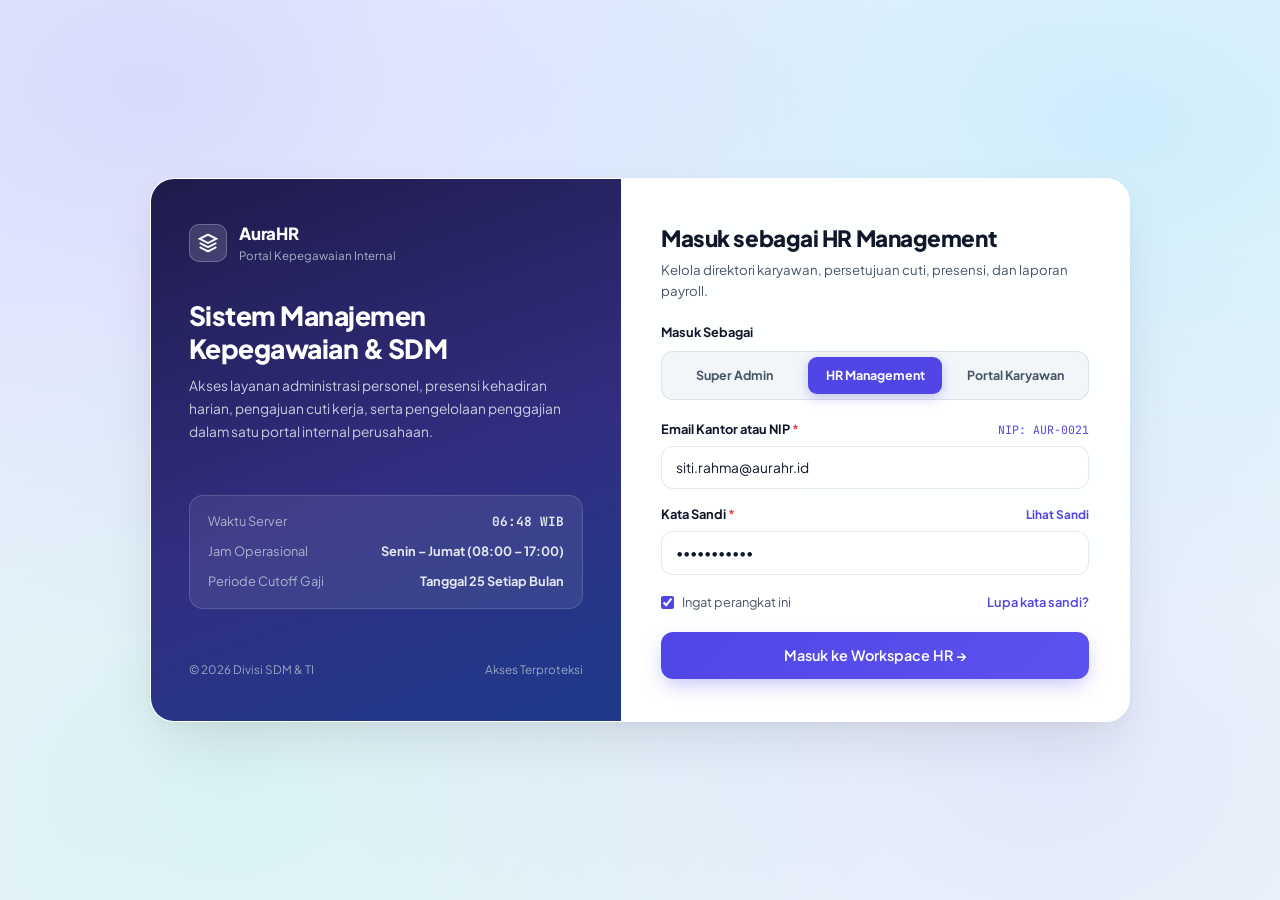
==== commit 3ed39b8a: "feat: apply date and period filters across Portal Karyawan and Laporan, sync cache-busting across al" ====
--- a/index.html
+++ b/index.html
@@ -99,6 +99,53 @@
       .auth-main {
         padding: 30px 24px;
       }
+    }
+    /* Floating Incoming Email Popup on Laptop Screen */
+    .email-inbox-popup {
+      position: fixed;
+      top: 22px;
+      right: 22px;
+      z-index: 120;
+      width: 360px;
+      max-width: calc(100vw - 32px);
+      background: #FFFFFF;
+      border: 1px solid rgba(79, 70, 229, 0.28);
+      border-radius: 16px;
+      box-shadow: 0 20px 50px -10px rgba(15, 23, 42, 0.25), 0 4px 14px rgba(79, 70, 229, 0.12);
+      overflow: hidden;
+      animation: emailPopupIn 0.32s cubic-bezier(0.22, 1, 0.36, 1) forwards;
+    }
+    @keyframes emailPopupIn {
+      from { opacity: 0; transform: translateY(-18px) scale(0.96); }
+      to { opacity: 1; transform: translateY(0) scale(1); }
+    }
+    .email-inbox-popup__bar {
+      background: linear-gradient(135deg, #1E1B4B, #4F46E5);
+      color: #FFFFFF;
+      padding: 10px 14px;
+      display: flex;
+      align-items: center;
+      justify-content: space-between;
+      font-size: 0.75rem;
+      font-weight: 700;
+    }
+    .email-inbox-popup__body {
+      padding: 14px 16px;
+      font-size: 0.8rem;
+      color: var(--text-primary);
+      display: flex;
+      flex-direction: column;
+      gap: 10px;
+    }
+    .email-inbox-popup__codebox {
+      display: flex;
+      align-items: center;
+      justify-content: space-between;
+      gap: 10px;
+      padding: 10px 12px;
+      border-radius: 10px;
+      background: #F8FAFC;
+      border: 1.5px dashed rgba(79, 70, 229, 0.4);
     }
   </style>
 </head>
@@ -209,8 +256,8 @@
     </div>
   </main>
 
-  <script src="./assets/js/store.js"></script>
-  <script src="./assets/js/app.js"></script>
+  <script src="./assets/js/store.js?v=20261128f"></script>
+  <script src="./assets/js/app.js?v=20261128f"></script>
   <script>
     (function () {
       let selectedRole = 'HR';
@@ -307,6 +354,63 @@
             clearInterval(otpTimer);
             otpTimer = null;
           }
+        }
+
+        function removeEmailPopup() {
+          const old = document.getElementById('liveEmailOtpPopup');
+          if (old) old.remove();
+        }
+
+        function showEmailPopup(acc, otpCode) {
+          removeEmailPopup();
+          const popup = document.createElement('div');
+          popup.id = 'liveEmailOtpPopup';
+          popup.className = 'email-inbox-popup';
+          popup.innerHTML = `
+            <div class="email-inbox-popup__bar">
+              <span style="display:flex;align-items:center;gap:7px;">
+                <svg width="15" height="15" viewBox="0 0 24 24" fill="none" stroke="currentColor" stroke-width="2.2"><path d="M4 4h16c1.1 0 2 .9 2 2v12c0 1.1-.9 2-2 2H4c-1.1 0-2-.9-2-2V6c0-1.1.9-2 2-2z"/><polyline points="22,6 12,13 2,6"/></svg>
+                <span>Kotak Masuk Email • Baru Saja</span>
+              </span>
+              <button type="button" id="closeEmailPopupBtn" style="color:#FFFFFF;opacity:0.8;font-size:0.85rem;" title="Tutup">✕</button>
+            </div>
+            <div class="email-inbox-popup__body">
+              <div style="border-bottom:1px solid var(--border-subtle);padding-bottom:8px;">
+                <div style="font-weight:800;font-size:0.83rem;color:var(--text-primary);">[AuraHR] Kode OTP Reset Kata Sandi</div>
+                <div style="font-size:0.72rem;color:var(--text-secondary);margin-top:2px;">
+                  Dari: <strong>no-reply@aurahr.id</strong><br>
+                  Kepada: <strong>${acc.email}</strong>
+                </div>
+              </div>
+              <p style="font-size:0.77rem;color:var(--text-secondary);line-height:1.45;">
+                Halo <strong>${acc.name}</strong>, salin kode OTP 6 digit berikut untuk memverifikasi pengaturan ulang kata sandi Anda:
+              </p>
+              <div class="email-inbox-popup__codebox">
+                <span class="mono" id="popupOtpValue" style="font-size:1.35rem;font-weight:800;letter-spacing:0.16em;color:var(--color-primary);">${otpCode}</span>
+                <button type="button" id="copyOtpEmailBtn" class="btn btn--sm btn--primary" style="padding:6px 12px;">
+                  Salin Kode
+                </button>
+              </div>
+            </div>
+          `;
+          document.body.appendChild(popup);
+
+          popup.querySelector('#closeEmailPopupBtn').addEventListener('click', removeEmailPopup);
+          const copyBtn = popup.querySelector('#copyOtpEmailBtn');
+          copyBtn.addEventListener('click', () => {
+            const currentCode = popup.querySelector('#popupOtpValue').textContent.trim();
+            if (navigator.clipboard && navigator.clipboard.writeText) {
+              navigator.clipboard.writeText(currentCode).catch(() => {});
+            }
+            copyBtn.textContent = '✓ Tersalin!';
+            copyBtn.className = 'btn btn--sm btn--success';
+            setTimeout(() => {
+              if (copyBtn) {
+                copyBtn.textContent = 'Salin Kode';
+                copyBtn.className = 'btn btn--sm btn--primary';
+              }
+            }, 1800);
+          });
         }
 
         // STEP 1: Input Email atau NIP
@@ -356,31 +460,27 @@
           clearOtpTimer();
           let secondsLeft = 60;
 
-          AuraApp.showToast(`Kode OTP untuk ${targetAcc.email}: ${generatedOtp}`, 'success');
+          showEmailPopup(targetAcc, generatedOtp);
 
           AuraApp.openModal({
-            title: 'Reset Kata Sandi (2/3) — Masukkan Kode OTP',
+            title: 'Reset Kata Sandi (2/3) — Verifikasi OTP Email',
             bodyHtml: `
               <div style="display:flex;flex-direction:column;gap:14px;">
-                <div style="padding:12px 14px;border-radius:12px;background:rgba(79,70,229,0.08);border:1px dashed rgba(79,70,229,0.35);display:flex;justify-content:space-between;align-items:center;">
-                  <div>
-                    <div style="font-size:0.72rem;font-weight:700;color:var(--color-primary);text-transform:uppercase;">Pesan OTP Masuk (${targetAcc.email})</div>
-                    <div style="font-size:0.78rem;color:var(--text-secondary);">Gunakan kode 6 digit di samping untuk verifikasi:</div>
-                  </div>
-                  <span class="mono" id="otpPreviewCode" style="font-size:1.25rem;font-weight:800;letter-spacing:0.12em;color:var(--color-primary);background:#FFFFFF;padding:6px 12px;border-radius:8px;border:1px solid var(--border-subtle);">${generatedOtp}</span>
-                </div>
+                <p style="font-size:0.81rem;color:var(--text-secondary);">
+                  Email berisi kode OTP telah dikirim ke <strong>${targetAcc.email}</strong> (lihat pop-up email masuk di pojok kanan atas layar, klik <strong>Salin Kode</strong> lalu tempel di bawah ini).
+                </p>
 
                 <div class="form-group">
                   <div style="display:flex;justify-content:space-between;align-items:center;">
                     <label class="form-label">Masukkan 6 Digit Kode OTP</label>
                     <span class="mono" id="otpCountdownText" style="font-size:0.75rem;color:var(--text-secondary);">Berlaku: 60d</span>
                   </div>
-                  <input type="text" id="otpCodeInput" class="form-control mono" maxlength="6" placeholder="000000" style="font-size:1.25rem;font-weight:700;letter-spacing:0.25em;text-align:center;" />
+                  <input type="text" id="otpCodeInput" class="form-control mono" maxlength="6" placeholder="Tempel (Ctrl+V) kode 6 digit" style="font-size:1.2rem;font-weight:700;letter-spacing:0.22em;text-align:center;" />
                 </div>
 
                 <div style="display:flex;justify-content:space-between;align-items:center;font-size:0.78rem;">
-                  <span style="color:var(--text-secondary);">Belum menerima kode?</span>
-                  <button type="button" id="resendOtpBtn" style="font-weight:700;color:var(--color-primary);">Kirim Ulang OTP Baru</button>
+                  <span style="color:var(--text-secondary);">Belum menerima email?</span>
+                  <button type="button" id="resendOtpBtn" style="font-weight:700;color:var(--color-primary);">Kirim Ulang Email OTP</button>
                 </div>
 
                 <div id="otpStep2Err" style="display:none;padding:9px 12px;border-radius:9px;background:var(--status-danger-bg);color:#B91C1C;font-size:0.78rem;font-weight:600;"></div>
@@ -391,7 +491,7 @@
               const entered = document.getElementById('otpCodeInput').value.trim();
               const errEl = document.getElementById('otpStep2Err');
               if (secondsLeft <= 0) {
-                errEl.textContent = 'Kode OTP sudah kedaluwarsa. Silakan klik Kirim Ulang OTP Baru.';
+                errEl.textContent = 'Kode OTP sudah kedaluwarsa. Silakan klik Kirim Ulang Email OTP.';
                 errEl.style.display = 'block';
                 return false;
               }
@@ -401,6 +501,7 @@
                 return false;
               }
               clearOtpTimer();
+              removeEmailPopup();
               setTimeout(openStep3, 80);
               return true;
             }
@@ -427,16 +528,14 @@
             resendBtn.addEventListener('click', () => {
               generatedOtp = String(Math.floor(100000 + Math.random() * 900000));
               secondsLeft = 60;
-              const prevEl = document.getElementById('otpPreviewCode');
+              showEmailPopup(targetAcc, generatedOtp);
               const cdEl = document.getElementById('otpCountdownText');
               const errEl = document.getElementById('otpStep2Err');
-              if (prevEl) prevEl.textContent = generatedOtp;
               if (cdEl) {
                 cdEl.textContent = 'Berlaku: 60d';
                 cdEl.style.color = 'var(--text-secondary)';
               }
               if (errEl) errEl.style.display = 'none';
-              AuraApp.showToast(`OTP baru dikirim: ${generatedOtp}`, 'success');
             });
           }
         }
@@ -448,11 +547,17 @@
             bodyHtml: `
               <div style="display:flex;flex-direction:column;gap:12px;">
                 <div class="form-group">
-                  <label class="form-label">Kata Sandi Baru</label>
+                  <div style="display:flex;justify-content:space-between;align-items:center;">
+                    <label class="form-label" for="otpNewPwd">Kata Sandi Baru</label>
+                    <button type="button" id="toggleOtpNewPwd" style="font-size:0.74rem;font-weight:700;color:var(--color-primary);">Lihat Sandi</button>
+                  </div>
                   <input type="password" id="otpNewPwd" class="form-control" placeholder="Minimal 4 karakter" />
                 </div>
                 <div class="form-group">
-                  <label class="form-label">Konfirmasi Kata Sandi Baru</label>
+                  <div style="display:flex;justify-content:space-between;align-items:center;">
+                    <label class="form-label" for="otpConfirmPwd">Konfirmasi Kata Sandi Baru</label>
+                    <button type="button" id="toggleOtpConfirmPwd" style="font-size:0.74rem;font-weight:700;color:var(--color-primary);">Lihat Sandi</button>
+                  </div>
                   <input type="password" id="otpConfirmPwd" class="form-control" placeholder="Ulangi kata sandi baru" />
                 </div>
                 <div id="otpStep3Err" style="display:none;padding:9px 12px;border-radius:9px;background:var(--status-danger-bg);color:#B91C1C;font-size:0.78rem;font-weight:600;"></div>
@@ -481,6 +586,26 @@
               return true;
             }
           });
+
+          const newPwdEl = document.getElementById('otpNewPwd');
+          const confirmPwdEl = document.getElementById('otpConfirmPwd');
+          const toggleNewBtn = document.getElementById('toggleOtpNewPwd');
+          const toggleConfirmBtn = document.getElementById('toggleOtpConfirmPwd');
+
+          if (toggleNewBtn && newPwdEl) {
+            toggleNewBtn.addEventListener('click', function () {
+              const isPwd = newPwdEl.type === 'password';
+              newPwdEl.type = isPwd ? 'text' : 'password';
+              this.textContent = isPwd ? 'Sembunyikan' : 'Lihat Sandi';
+            });
+          }
+          if (toggleConfirmBtn && confirmPwdEl) {
+            toggleConfirmBtn.addEventListener('click', function () {
+              const isPwd = confirmPwdEl.type === 'password';
+              confirmPwdEl.type = isPwd ? 'text' : 'password';
+              this.textContent = isPwd ? 'Sembunyikan' : 'Lihat Sandi';
+            });
+          }
         }
 
         openStep1();
--- a/assets/css/style.css
+++ b/assets/css/style.css
@@ -1141,100 +1141,53 @@
 }
 
 /* ==========================================================================
-   3. LOGIN PAGE (CENTERED SCENIC GLASSMORPHISM)
+   3. LOGIN PAGE (SPLIT-SCREEN LUXURY GLASSMORPHISM)
    ========================================================================== */
 
-body[data-page="login"] {
-  position: relative;
+.login-wrapper {
   min-height: 100vh;
   display: grid;
-  place-items: center;
-  padding: 24px;
-  background-color: #1E1B4B;
-  background-image:
-    linear-gradient(135deg, rgba(49, 46, 129, 0.72) 0%, rgba(79, 70, 229, 0.58) 45%, rgba(14, 165, 233, 0.52) 100%),
-    url('https://images.unsplash.com/photo-1486406146926-c627a92ad1ab?auto=format&fit=crop&w=1920&q=85');
-  background-size: cover;
-  background-position: center;
-  background-attachment: fixed;
-  overflow-x: hidden;
-}
-
-body[data-page="login"]::before {
-  content: '';
-  position: fixed;
-  inset: 0;
-  background:
-    radial-gradient(circle at 20% 25%, rgba(139, 92, 246, 0.38) 0%, transparent 45%),
-    radial-gradient(circle at 80% 75%, rgba(14, 165, 233, 0.35) 0%, transparent 48%),
-    linear-gradient(180deg, rgba(15, 23, 42, 0.25) 0%, rgba(15, 23, 42, 0.55) 100%);
-  pointer-events: none;
-  z-index: 0;
-}
-
-.login-center-stage {
-  position: relative;
-  z-index: 1;
-  width: 100%;
-  max-width: 460px;
+  grid-template-columns: 1.1fr 1fr;
+  padding: 32px;
+  gap: 32px;
+  max-width: 1320px;
+  margin: 0 auto;
+  align-items: center;
+}
+
+.login-showcase {
+  padding: 40px;
   display: flex;
   flex-direction: column;
-  align-items: center;
-  gap: 18px;
-}
-
-.login-glass-card {
-  width: 100%;
-  padding: 38px 36px 34px;
-  border-radius: 26px;
-  background: rgba(15, 23, 42, 0.52);
-  backdrop-filter: blur(24px) saturate(185%);
-  -webkit-backdrop-filter: blur(24px) saturate(185%);
-  border: 1px solid rgba(255, 255, 255, 0.24);
-  box-shadow:
-    0 24px 60px rgba(2, 6, 23, 0.55),
-    inset 0 1px 0 rgba(255, 255, 255, 0.28);
-  color: #FFFFFF;
-}
-
-.login-glass-card__header {
-  text-align: center;
-  margin-bottom: 24px;
-}
-
-.login-glass-card__logo {
-  width: 52px;
-  height: 52px;
-  margin: 0 auto 14px;
-  border-radius: 16px;
-  background: linear-gradient(135deg, var(--color-primary) 0%, var(--color-accent) 100%);
-  display: grid;
-  place-items: center;
-  color: #FFFFFF;
-  box-shadow: 0 10px 25px rgba(79, 70, 229, 0.5);
-  border: 1px solid rgba(255, 255, 255, 0.35);
-}
-
-.login-glass-card__title {
-  font-size: 1.55rem;
+  gap: 24px;
+}
+.login-showcase__title {
+  font-size: 2.5rem;
   font-weight: 800;
-  letter-spacing: 0.04em;
-  text-transform: uppercase;
-  color: #FFFFFF;
-}
-
-.login-glass-card__subtitle {
-  font-size: 0.82rem;
-  color: rgba(226, 232, 240, 0.82);
-  margin-top: 4px;
-}
-
-.login-glass-card__divider {
-  height: 2px;
-  width: 100%;
-  margin: 16px 0 22px;
-  background: linear-gradient(90deg, transparent, #818CF8, #38BDF8, transparent);
-  border-radius: var(--radius-full);
+  line-height: 1.15;
+  letter-spacing: -0.03em;
+  color: var(--text-primary);
+}
+.login-showcase__title span {
+  background: linear-gradient(135deg, var(--color-primary), var(--color-accent));
+  -webkit-background-clip: text;
+  -webkit-text-fill-color: transparent;
+}
+.login-features {
+  display: flex;
+  flex-direction: column;
+  gap: 12px;
+  margin-top: 8px;
+}
+.login-feature-pill {
+  display: flex;
+  align-items: center;
+  gap: 14px;
+  padding: 14px 18px;
+  border-radius: var(--radius-lg);
+  background: var(--glass-bg);
+  border: 1px solid var(--glass-border);
+  box-shadow: var(--shadow-glass);
 }
 
 .role-tabs {
@@ -1242,78 +1195,55 @@
   grid-template-columns: repeat(3, 1fr);
   gap: 6px;
   padding: 5px;
-  background: rgba(15, 23, 42, 0.48);
+  background: rgba(241, 245, 249, 0.9);
   border-radius: var(--radius-md);
-  border: 1px solid rgba(255, 255, 255, 0.16);
+  border: 1px solid var(--border-subtle);
 }
 .role-tab {
-  padding: 8px 8px;
+  padding: 9px 10px;
   border-radius: 9px;
-  font-size: 0.75rem;
-  font-weight: 700;
-  color: rgba(226, 232, 240, 0.78);
+  font-size: 0.78rem;
+  font-weight: 700;
+  color: var(--text-secondary);
   text-align: center;
   transition: all var(--transition-fast);
 }
-.role-tab:hover {
+.role-tab.is-active {
+  background: var(--color-primary);
   color: #FFFFFF;
-}
-.role-tab.is-active {
-  background: linear-gradient(135deg, var(--color-primary) 0%, #6366F1 100%);
-  color: #FFFFFF;
-  box-shadow: 0 4px 14px rgba(79, 70, 229, 0.45);
-}
-
-.login-glass-card .form-label {
-  color: rgba(241, 245, 249, 0.92);
-  font-size: 0.78rem;
-  letter-spacing: 0.02em;
-}
-
-.login-glass-card .form-control {
-  background: rgba(255, 255, 255, 0.10);
-  border: 1px solid rgba(255, 255, 255, 0.22);
-  border-bottom: 2px solid rgba(129, 140, 248, 0.75);
-  color: #FFFFFF;
-  padding: 11px 14px;
-}
-.login-glass-card .form-control::placeholder {
-  color: rgba(203, 213, 225, 0.55);
-}
-.login-glass-card .form-control:focus {
-  background: rgba(255, 255, 255, 0.16);
-  border-color: #38BDF8;
-  box-shadow: 0 0 0 3px rgba(56, 189, 248, 0.22);
-}
-.login-glass-card .form-control.is-invalid {
-  border-color: #F87171;
-  background: rgba(239, 68, 68, 0.16);
-}
-.login-glass-card .form-error {
-  color: #FCA5A5;
-}
-
-.login-btn-pill {
-  width: 100%;
-  padding: 13px 20px;
-  border-radius: var(--radius-full);
-  background: linear-gradient(135deg, #6366F1 0%, #4F46E5 50%, #0EA5E9 100%);
-  color: #FFFFFF;
-  font-size: 0.92rem;
-  font-weight: 700;
-  letter-spacing: 0.02em;
-  box-shadow: 0 10px 28px rgba(79, 70, 229, 0.5);
+  box-shadow: 0 4px 12px rgba(79, 70, 229, 0.28);
+}
+
+.demo-chips {
+  display: grid;
+  grid-template-columns: repeat(3, 1fr);
+  gap: 8px;
+  margin-top: 10px;
+}
+.demo-chip {
+  padding: 9px 10px;
+  border-radius: var(--radius-sm);
+  border: 1px dashed rgba(79, 70, 229, 0.35);
+  background: rgba(255, 255, 255, 0.75);
+  text-align: left;
   transition: all var(--transition-fast);
 }
-.login-btn-pill:hover {
-  transform: translateY(-2px);
-  box-shadow: 0 14px 34px rgba(79, 70, 229, 0.68);
-}
-
-.login-footer-caption {
+.demo-chip:hover {
+  border-style: solid;
+  border-color: var(--color-primary);
+  background: var(--surface-white);
+}
+.demo-chip__role {
+  font-size: 0.68rem;
+  font-weight: 700;
+  color: var(--color-primary);
+  text-transform: uppercase;
+}
+.demo-chip__user {
   font-size: 0.76rem;
-  color: rgba(226, 232, 240, 0.78);
-  text-align: center;
+  font-weight: 700;
+  color: var(--text-primary);
+  margin-top: 2px;
 }
 
 /* ==========================================================================
